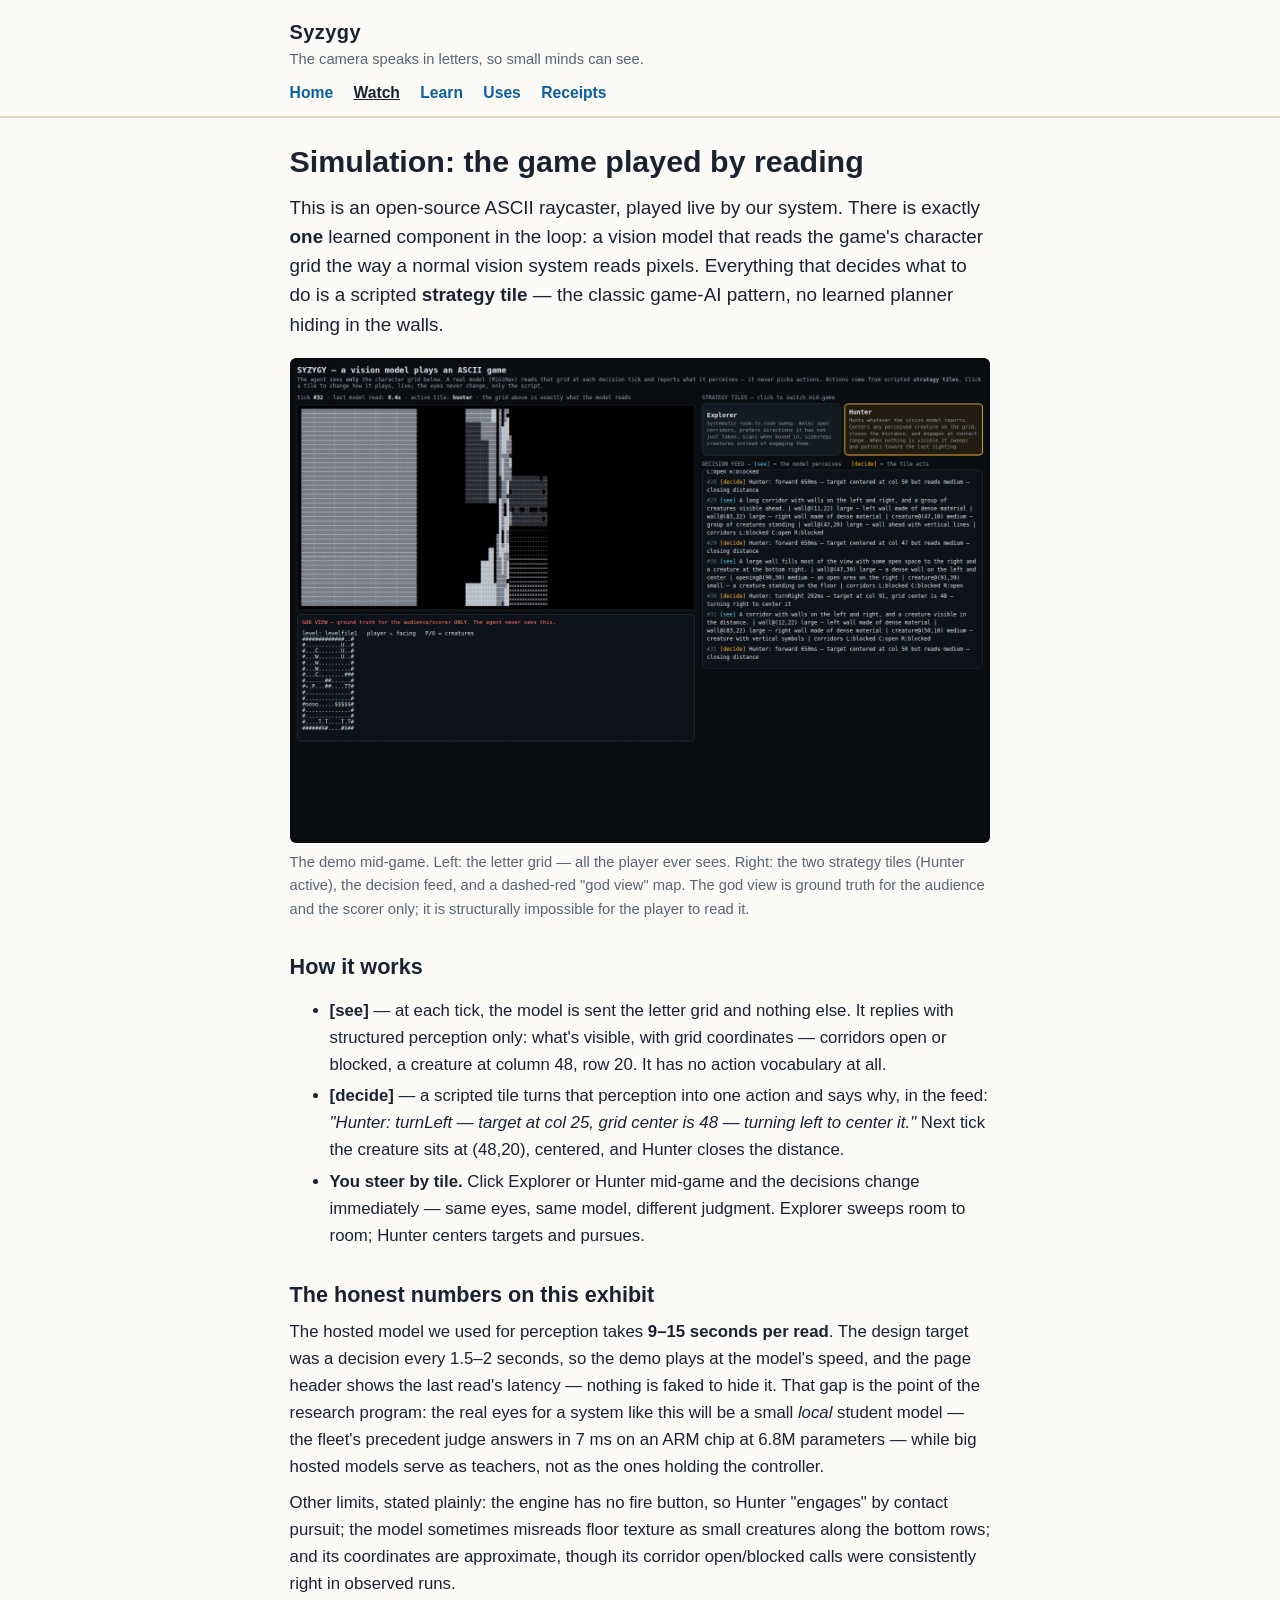
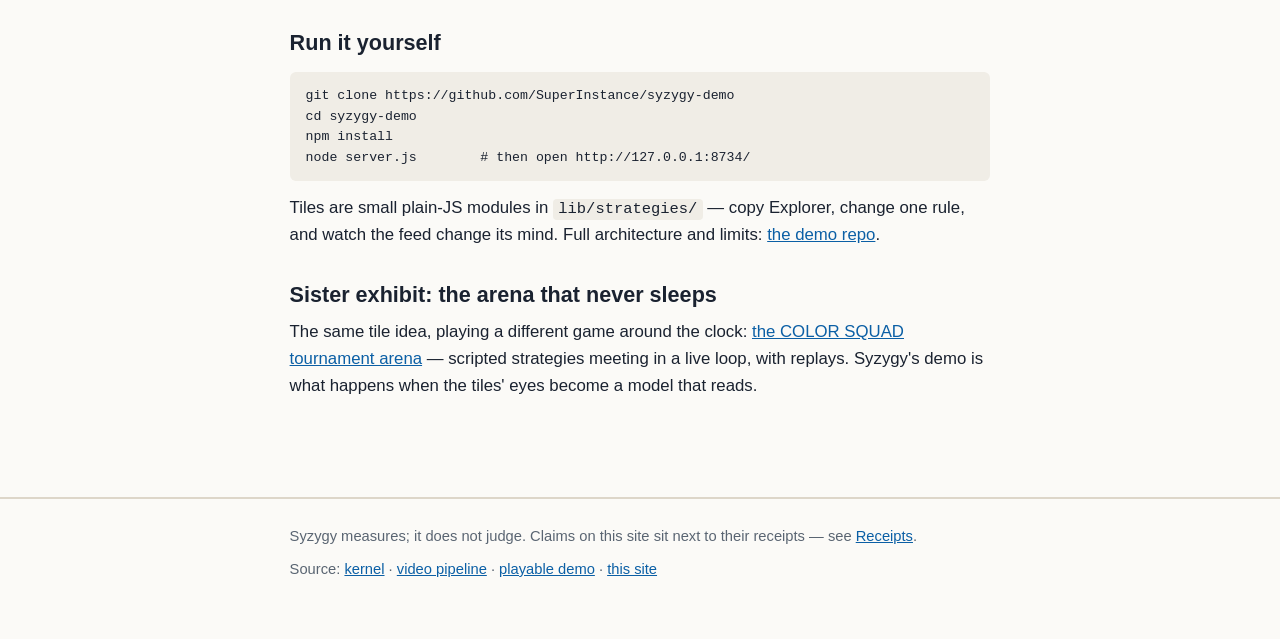
==== watch.html @ 65920946 "Syzygy studio: five-page static site — front door, watch, learn (3 tracks), uses, receipts" ====
<!DOCTYPE html>
<html lang="en">
<head>
<meta charset="utf-8">
<meta name="viewport" content="width=device-width, initial-scale=1">
<title>Watch — Syzygy plays a game by reading letters</title>
<meta name="description" content="A vision model reads an ASCII game's text grid and plays it, steered by scripted strategy tiles. The decision feed labels what the model saw and what the tile decided.">
<link rel="stylesheet" href="style.css">
</head>
<body>
<header class="site"><div class="wrap">
  <div class="wordmark"><a href="index.html">Syzygy</a></div>
  <div class="tagline">The camera speaks in letters, so small minds can see.</div>
  <nav class="main">
    <a href="index.html">Home</a>
    <a href="watch.html" aria-current="page">Watch</a>
    <a href="learn.html">Learn</a>
    <a href="uses.html">Uses</a>
    <a href="results.html">Receipts</a>
  </nav>
</div></header>

<main class="wrap">
  <h1>Simulation: the game played by reading</h1>

  <p class="lede">This is an open-source ASCII raycaster, played live by
  our system. There is exactly <strong>one</strong> learned component in
  the loop: a vision model that reads the game's character grid the way
  a normal vision system reads pixels. Everything that decides what to
  do is a scripted <strong>strategy tile</strong> — the classic game-AI
  pattern, no learned planner hiding in the walls.</p>

  <figure>
    <img class="full" src="media/demo.png" alt="Screenshot of the playable demo: the ASCII view the model reads, the Explorer and Hunter strategy tiles, the decision feed, and a top-down god view shown only to the audience.">
    <figcaption>The demo mid-game. Left: the letter grid — all the
    player ever sees. Right: the two strategy tiles (Hunter active),
    the decision feed, and a dashed-red "god view" map. The god view is
    ground truth for the audience and the scorer only; it is
    structurally impossible for the player to read it.</figcaption>
  </figure>

  <h2>How it works</h2>
  <ul class="tight">
    <li><strong>[see]</strong> — at each tick, the model is sent the
    letter grid and nothing else. It replies with structured perception
    only: what's visible, with grid coordinates — corridors open or
    blocked, a creature at column 48, row 20. It has no action
    vocabulary at all.</li>
    <li><strong>[decide]</strong> — a scripted tile turns that
    perception into one action and says why, in the feed:
    <em>"Hunter: turnLeft — target at col 25, grid center is 48 —
    turning left to center it."</em> Next tick the creature sits at
    (48,20), centered, and Hunter closes the distance.</li>
    <li><strong>You steer by tile.</strong> Click Explorer or Hunter
    mid-game and the decisions change immediately — same eyes, same
    model, different judgment. Explorer sweeps room to room; Hunter
    centers targets and pursues.</li>
  </ul>

  <h2>The honest numbers on this exhibit</h2>
  <p>The hosted model we used for perception takes
  <strong>9–15 seconds per read</strong>. The design target was a
  decision every 1.5–2 seconds, so the demo plays at the model's speed,
  and the page header shows the last read's latency — nothing is faked
  to hide it. That gap is the point of the research program: the real
  eyes for a system like this will be a small <em>local</em> student
  model — the fleet's precedent judge answers in 7&nbsp;ms on an ARM
  chip at 6.8M parameters — while big hosted models serve as teachers,
  not as the ones holding the controller.</p>
  <p>Other limits, stated plainly: the engine has no fire button, so
  Hunter "engages" by contact pursuit; the model sometimes misreads
  floor texture as small creatures along the bottom rows; and its
  coordinates are approximate, though its corridor open/blocked calls
  were consistently right in observed runs.</p>

  <h2>Run it yourself</h2>
  <pre><code>git clone https://github.com/SuperInstance/syzygy-demo
cd syzygy-demo
npm install
node server.js        # then open http://127.0.0.1:8734/</code></pre>
  <p>Tiles are small plain-JS modules in <code>lib/strategies/</code> —
  copy Explorer, change one rule, and watch the feed change its mind.
  Full architecture and limits:
  <a href="https://github.com/SuperInstance/syzygy-demo">the demo repo</a>.</p>

  <h2>Sister exhibit: the arena that never sleeps</h2>
  <p>The same tile idea, playing a different game around the clock:
  <a href="https://superinstance.github.io/voice-games/tournament/">the
  COLOR SQUAD tournament arena</a> — scripted strategies meeting in a
  live loop, with replays. Syzygy's demo is what happens when the
  tiles' eyes become a model that reads.</p>
</main>

<footer class="site"><div class="wrap">
  <p>Syzygy measures; it does not judge. Claims on this site sit next to
  their receipts — see <a href="results.html">Receipts</a>.</p>
  <p>Source: <a href="https://github.com/SuperInstance/Syzygy">kernel</a> ·
  <a href="https://github.com/SuperInstance/syzygy-video">video pipeline</a> ·
  <a href="https://github.com/SuperInstance/syzygy-demo">playable demo</a> ·
  <a href="https://github.com/SuperInstance/syzygy-studio">this site</a></p>
</div></footer>
</body>
</html>
---- style.css ----
/* Syzygy studio — one small stylesheet. System fonts, no webfonts,
   no scripts. Pages stay light enough for metered connections. */
:root {
  --ink: #1a2230;
  --paper: #fbfaf7;
  --accent: #0b5fa5;
  --accent-dark: #084a82;
  --muted: #5a6572;
  --rule: #ddd6c9;
  --card: #ffffff;
  --code-bg: #f0ede6;
}
* { box-sizing: border-box; }
body {
  margin: 0;
  font-family: -apple-system, BlinkMacSystemFont, "Segoe UI", Roboto,
    "Helvetica Neue", Arial, sans-serif;
  color: var(--ink);
  background: var(--paper);
  line-height: 1.6;
  font-size: 1.05rem;
}
.wrap { max-width: 46rem; margin: 0 auto; padding: 0 1.1rem 3rem; }
header.site {
  border-bottom: 2px solid var(--rule);
  margin-bottom: 1.6rem;
}
header.site .wrap { padding-top: 1rem; padding-bottom: 0.7rem; }
.wordmark { font-weight: 700; font-size: 1.25rem; letter-spacing: 0.02em; }
.wordmark a { color: var(--ink); text-decoration: none; }
.tagline { color: var(--muted); font-size: 0.92rem; }
nav.main { margin-top: 0.5rem; font-size: 0.98rem; }
nav.main a {
  margin-right: 1rem;
  color: var(--accent);
  text-decoration: none;
  font-weight: 600;
}
nav.main a:hover { text-decoration: underline; }
nav.main a[aria-current] { color: var(--ink); text-decoration: underline; }
h1 { font-size: 1.9rem; line-height: 1.2; margin: 0.4rem 0 0.8rem; }
h2 { font-size: 1.35rem; margin: 2rem 0 0.5rem; line-height: 1.3; }
h3 { font-size: 1.12rem; margin: 1.4rem 0 0.35rem; }
p { margin: 0.6rem 0; }
a { color: var(--accent); }
a:hover { color: var(--accent-dark); }
.lede { font-size: 1.18rem; line-height: 1.55; }
video, img.full { width: 100%; height: auto; display: block; border-radius: 6px; }
figure { margin: 1.2rem 0; }
figcaption { color: var(--muted); font-size: 0.92rem; margin-top: 0.45rem; }
.card {
  background: var(--card);
  border: 1px solid var(--rule);
  border-radius: 8px;
  padding: 1rem 1.15rem;
  margin: 1rem 0;
}
.card h3 { margin-top: 0.2rem; }
blockquote.captain {
  border-left: 4px solid var(--accent);
  margin: 1.8rem 0;
  padding: 0.4rem 0 0.4rem 1rem;
  font-size: 1.25rem;
  line-height: 1.45;
  font-style: italic;
}
code, kbd {
  background: var(--code-bg);
  padding: 0.08em 0.35em;
  border-radius: 4px;
  font-size: 0.92em;
  font-family: ui-monospace, SFMono-Regular, Menlo, Consolas, monospace;
}
pre {
  background: var(--code-bg);
  padding: 0.8rem 1rem;
  border-radius: 6px;
  overflow-x: auto;
  font-size: 0.9rem;
  line-height: 1.45;
}
pre code { background: none; padding: 0; }
table { border-collapse: collapse; width: 100%; margin: 1rem 0; font-size: 0.98rem; }
th, td { border: 1px solid var(--rule); padding: 0.45rem 0.6rem; text-align: left; }
th { background: var(--code-bg); }
td.num, th.num { text-align: right; font-variant-numeric: tabular-nums; }
.small { font-size: 0.92rem; color: var(--muted); }
.level { border-top: 3px solid var(--accent); padding-top: 0.4rem; margin-top: 2.2rem; }
footer.site {
  border-top: 2px solid var(--rule);
  margin-top: 2.5rem;
  color: var(--muted);
  font-size: 0.92rem;
}
footer.site .wrap { padding-top: 1rem; }
ul.tight li { margin: 0.3rem 0; }
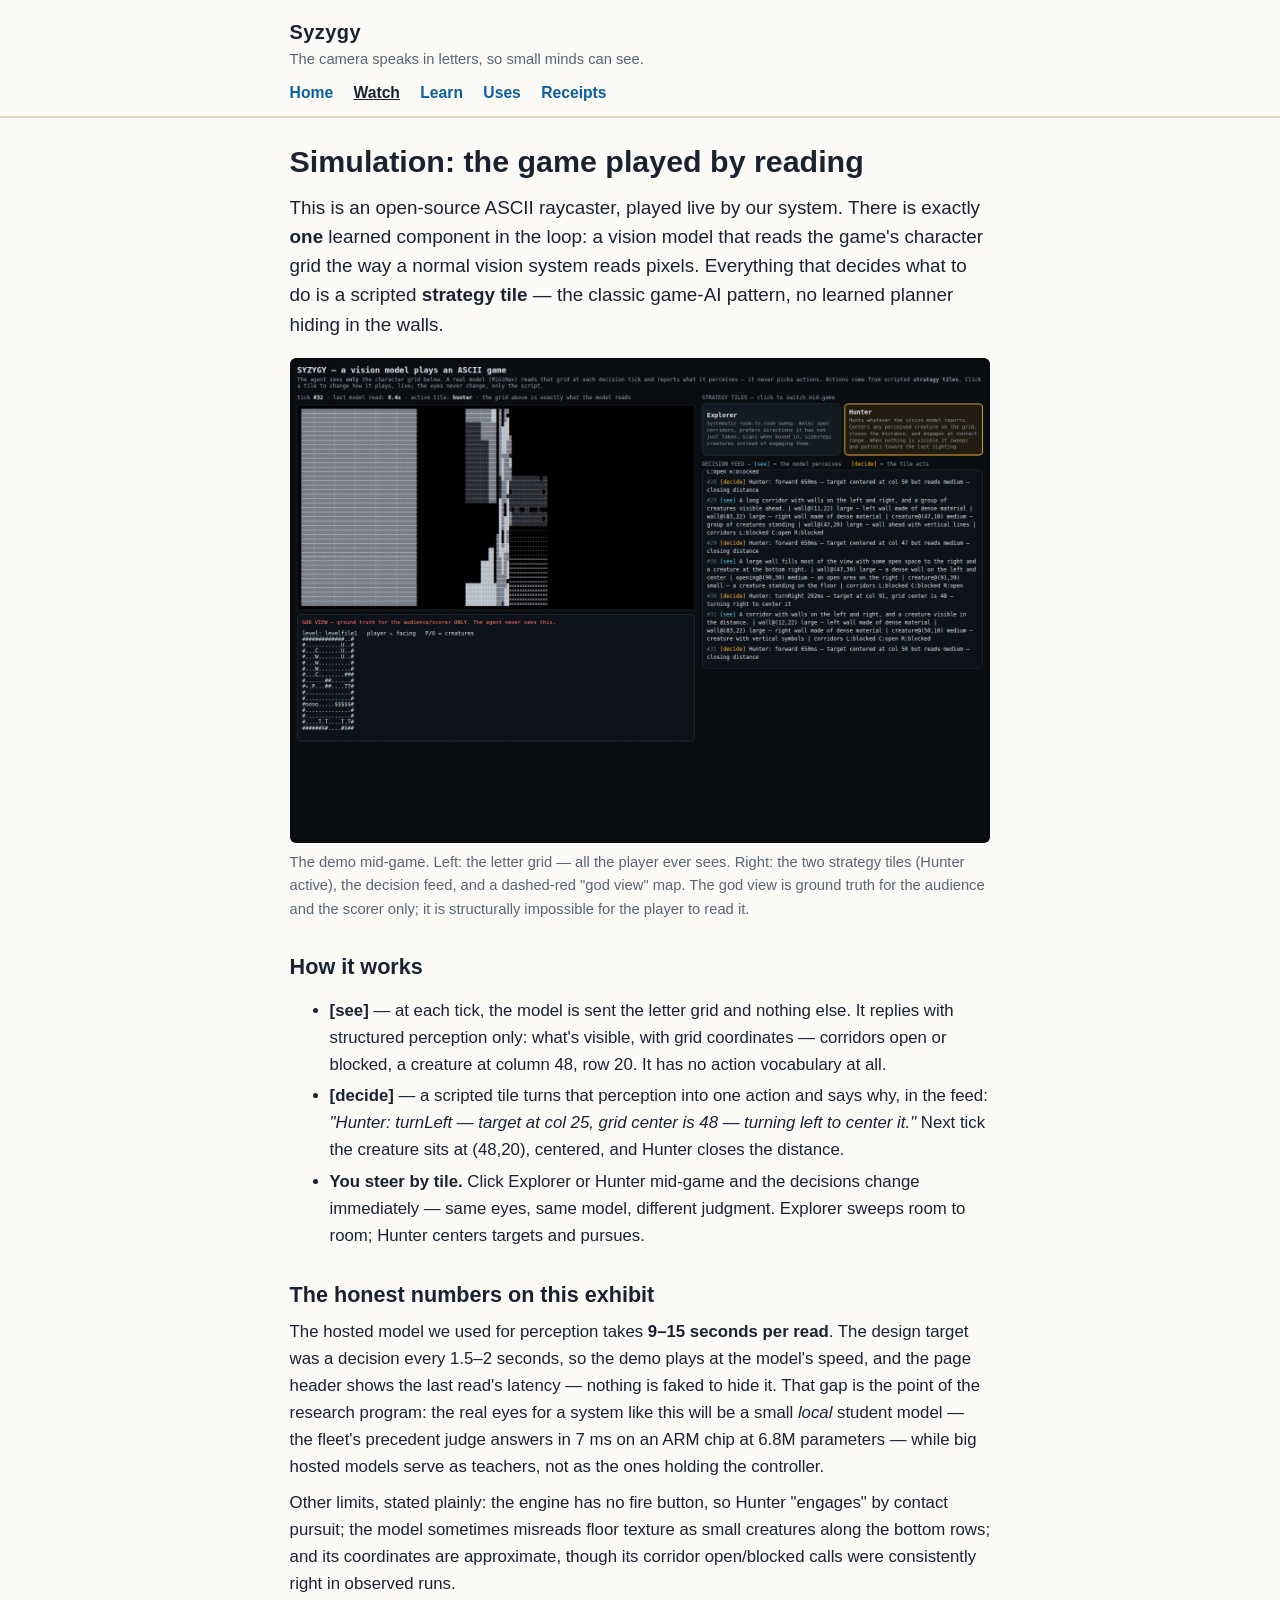
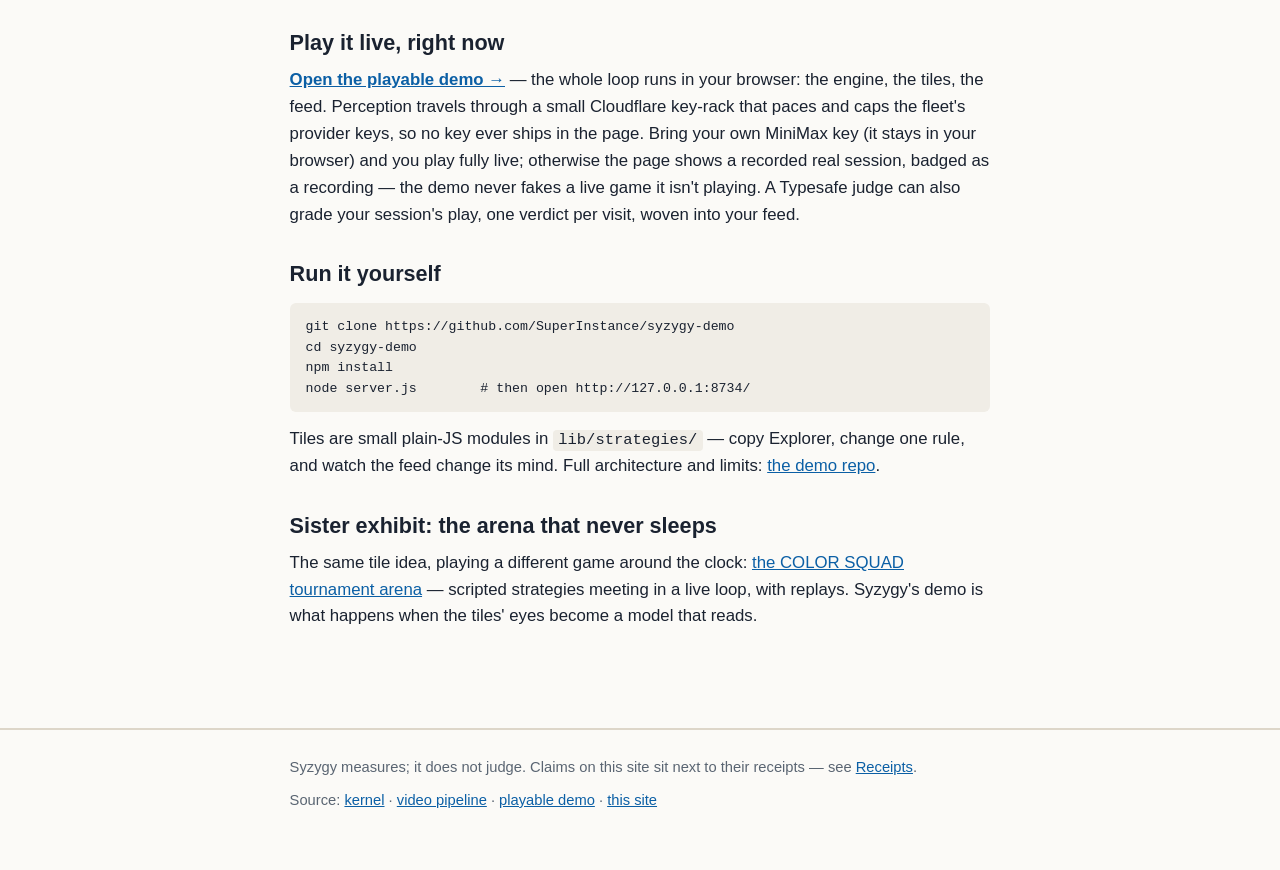
==== commit 9b447adf: "Watch: link the live playable demo (browser deployment via the key-rack)" ====
--- a/watch.html
+++ b/watch.html
@@ -73,6 +73,17 @@
   coordinates are approximate, though its corridor open/blocked calls
   were consistently right in observed runs.</p>
 
+  <h2>Play it live, right now</h2>
+  <p><strong><a href="https://superinstance.github.io/syzygy-demo/play/">Open
+  the playable demo →</a></strong> — the whole loop runs in your browser:
+  the engine, the tiles, the feed. Perception travels through a small
+  Cloudflare key-rack that paces and caps the fleet's provider keys, so
+  no key ever ships in the page. Bring your own MiniMax key (it stays in
+  your browser) and you play fully live; otherwise the page shows a
+  recorded real session, badged as a recording — the demo never fakes a
+  live game it isn't playing. A Typesafe judge can also grade your
+  session's play, one verdict per visit, woven into your feed.</p>
+
   <h2>Run it yourself</h2>
   <pre><code>git clone https://github.com/SuperInstance/syzygy-demo
 cd syzygy-demo
